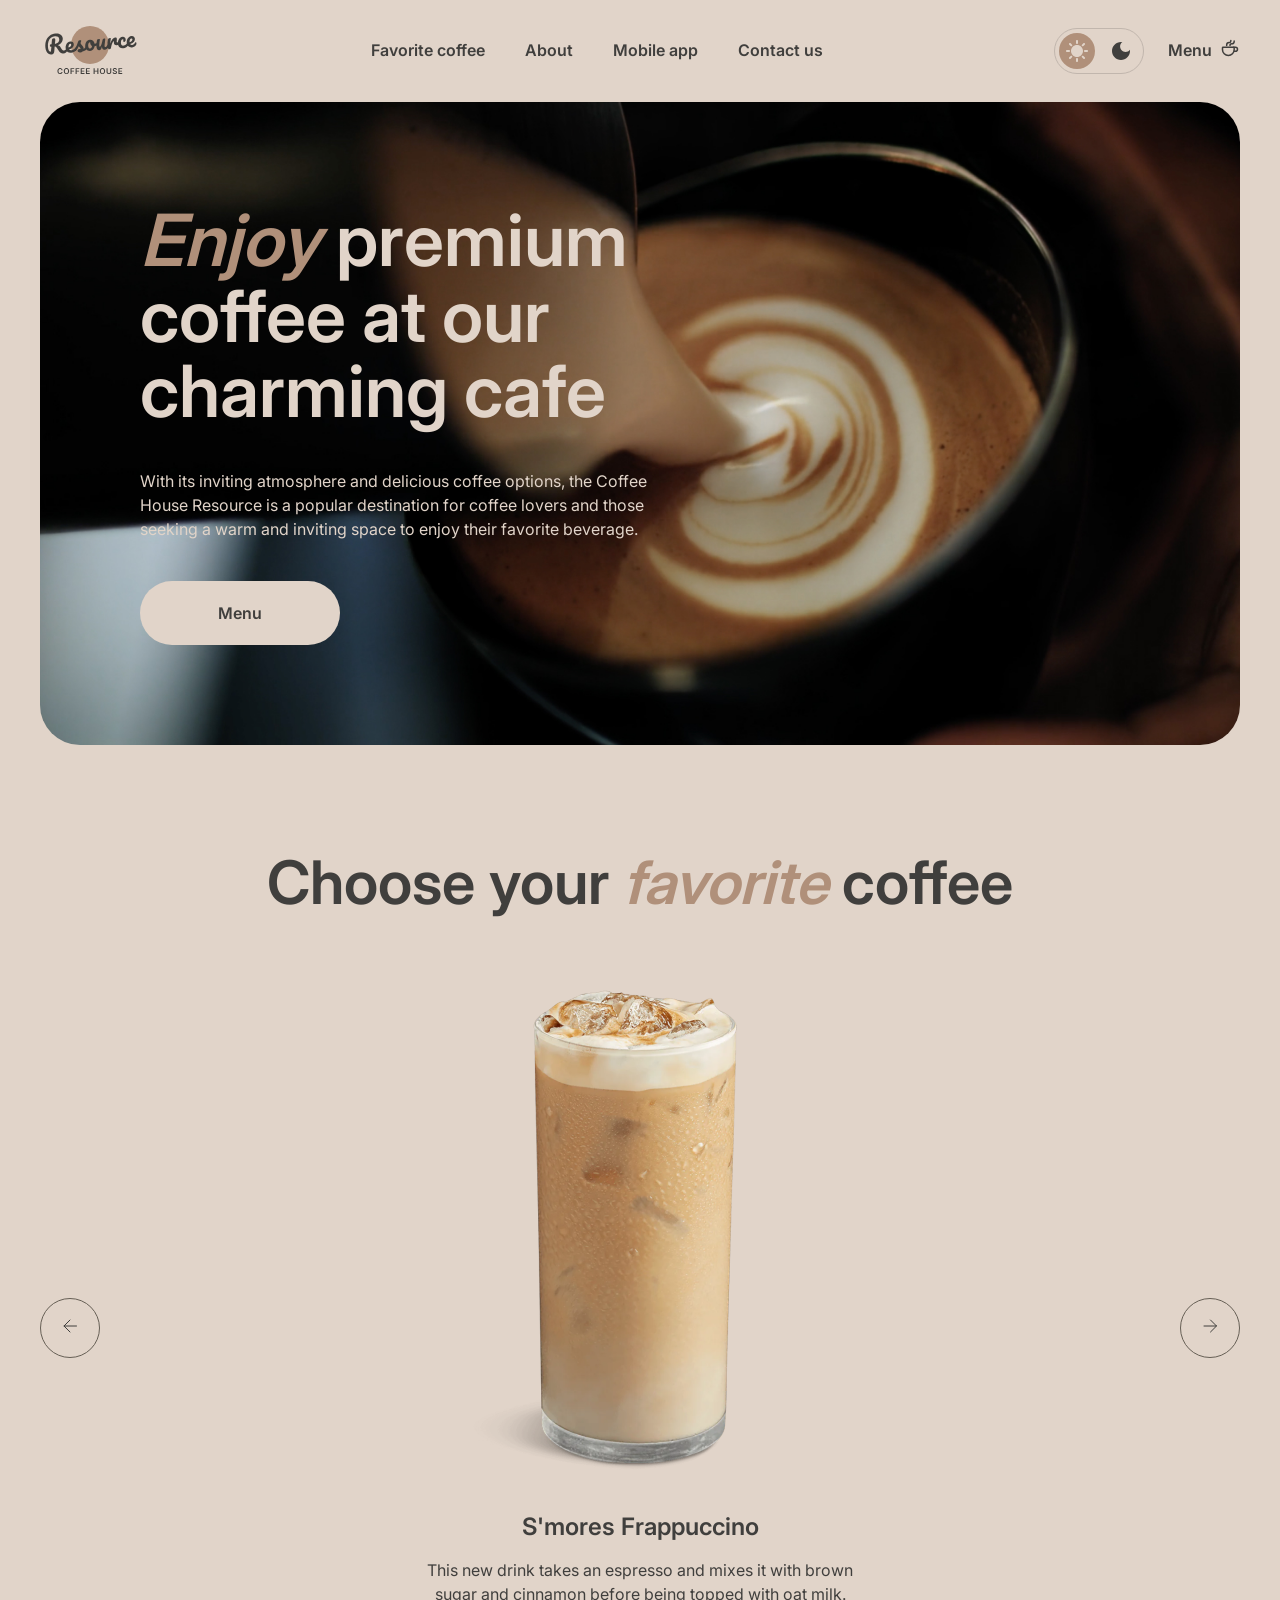
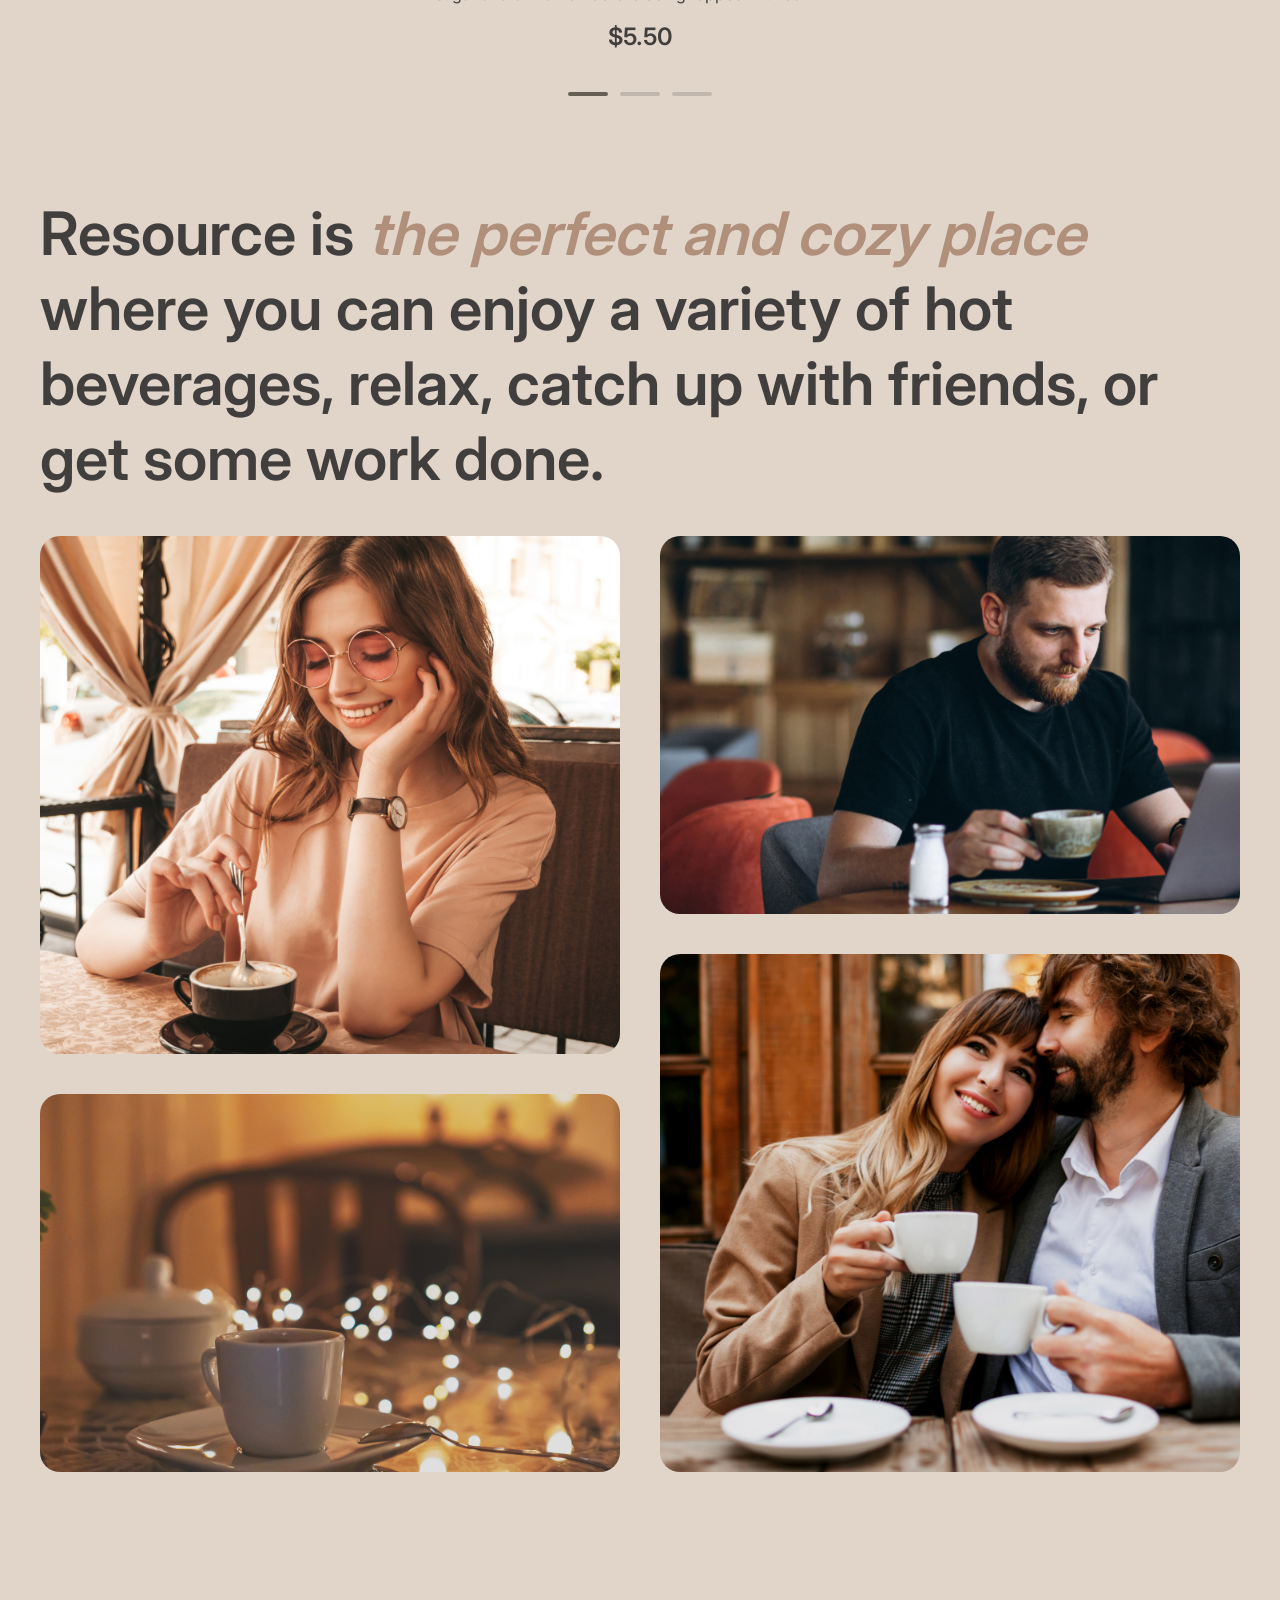
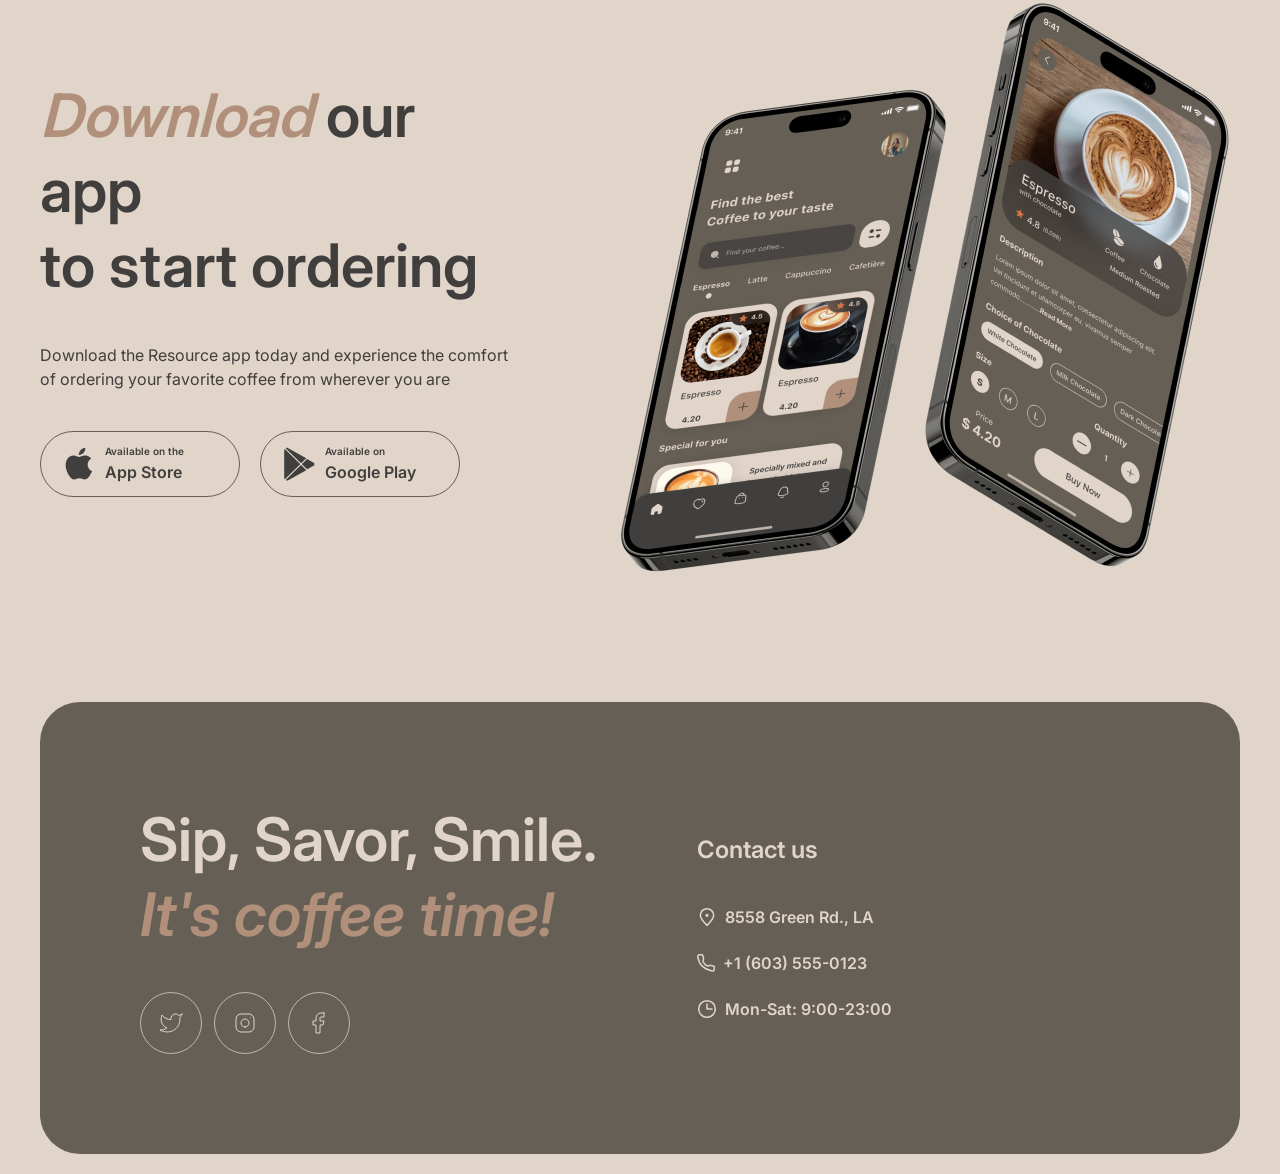
==== index.html @ c43b795f "fix: update address links" ====
<!DOCTYPE html>
<html lang="en">

<head>
    <meta charset="UTF-8">
    <meta name="viewport" content="width=device-width, initial-scale=1.0">
    <link rel="shortcut icon" href="assets/icons/coffee-cup.svg" type="image/x-icon">
    <link rel="stylesheet" href="css/style.css">
    <title>Coffee House</title>
</head>

<body>
    <header class="header">
        <div class="wrapper header__wrapper">
            <a href="index.html">
                <img class="header__logo" src="assets/icons/logo.svg" alt="logo">
            </a>
            <nav class="header__navigation">
                <ul class="navigation">
                    <li class="navigation__item"><a href="#favorite-coffee" class="header__link">Favorite coffee</a>
                    </li>
                    <li class="navigation__item"><a href="#about" class="header__link">About</a></li>
                    <li class="navigation__item"><a href="#mobile-app" class="header__link">Mobile app</a></li>
                    <li class="navigation__item"><a href="#contact-us" class="header__link">Contact us</a></li>
                </ul>
            </nav>
            <div class="header__actions">
                <button class="theme-switch" type="button">
                    <span class="theme-switch__item theme-switch__item_active">
                        <img src="assets/icons/sun.svg" alt="Light theme" class="theme-switch__icon">
                    </span>
                    <span class="theme-switch__item">
                        <img src="assets/icons/moon.svg" alt="Dark theme"
                            class="theme-switch__icon theme-switch__icon_default">

                        <img src="assets/icons/moon-light.svg" alt=""
                            class="theme-switch__icon theme-switch__icon_hover">
                    </span>
                </button>
                <a href="catalog.html" class="header__link">Menu<img src="assets/icons/coffee-cup.svg" alt="coffee-cup"
                        class="header__icon"></a>
            </div>
        </div>
    </header>
    <main class="main">
        <div class="wrapper main__wrapper">
            <section class="hero">
                <h1 class="hero__title">
                    <span class="hero__accent">Enjoy</span> premium coffee at our charming cafe
                </h1>
                <p class="hero__description">With its inviting atmosphere and delicious coffee options, the Coffee House
                    Resource is a popular destination for coffee lovers and those seeking a warm and inviting space to
                    enjoy their favorite beverage.
                </p>
                <a href="catalog.html" class="hero__button">Menu</a>
            </section>
            <section id="favorite-coffee" class="favorite-coffee">
                <h2 class="favorite-coffee__title">
                    Choose your <span class="favorite-coffee__accent">favorite</span> coffee
                </h2>
                <div class="slider favorite-coffee__content">
                    <button class="slider__button">
                        <img src="assets/icons/arrow-left.svg" alt="" class="slider__img">
                    </button>
                    <div class="slider__content">

                        <div class="slide slide_active">
                            <img src="assets/images/coffee-slider-1.png" alt="S'mores Frappuccino" class="slide__img">
                            <div class="slide__info">
                                <h3 class="slide__title">S'mores Frappuccino</h3>
                                <p class="slide__description">This new drink takes an espresso and mixes it with brown
                                    sugar and cinnamon before being topped with oat milk.</p>
                                <p class="slide__price">$5.50</p>
                            </div>
                        </div>

                        <div class="slide">
                            <img src="assets/images/coffee-slider-2.png" alt="Caramel Macchiato" class="slide__img">
                            <div class="slide__info">
                                <h3 class="slide__title">Caramel Macchiato</h3>
                                <p class="slide__description">Fragrant and unique classic espresso with rich
                                    caramel-peanut syrup, with cream under whipped thick foam.</p>
                                <p class="slide__price">$5.00</p>
                            </div>
                        </div>

                        <div class="slide">
                            <img src="assets/images/coffee-slider-3.png" alt="Ice coffee" class="slide__img">
                            <div class="slide__info">
                                <h3 class="slide__title">Ice coffee</h3>
                                <p class="slide__description">A popular summer drink that tones and invigorates.
                                    Prepared from coffee, milk and ice.</p>
                                <p class="slide__price">$4.50</p>
                            </div>
                        </div>

                        <div class="slider__controls">
                            <span class="slide__control slide__control_active"></span>
                            <span class="slide__control"></span>
                            <span class="slide__control"></span>
                        </div>

                    </div>
                    <button class="slider__button">
                        <img src="assets/icons/arrow-right.svg" alt="" class="slider__img">

                    </button>

                </div>
            </section>
            <section id="about" class="about">
                <div class="about__description">
                    Resource is <span class="about__accent">the perfect and cozy place</span> where you can enjoy a
                    variety of hot beverages, relax, catch up with friends, or get some work done.
                </div>
                <div class="about__images">
                    <div class="about__images-column">
                        <img src="assets/images/about-1.jpg" alt="" class="about__img about__img_large">
                        <img src="assets/images/about-2.jpg" alt="" class="about__img about__img_small">
                    </div>

                    <div class="about__images-column">
                        <img src="assets/images/about-3.jpg" alt="" class="about__img about__img_small">
                        <img src="assets/images/about-4.jpg" alt="" class="about__img about__img_large">
                    </div>
                </div>
            </section>

            <section id="mobile-app" class="mobile-app">
                <div class="mobile-app__content">
                    <h2 class="mobile-app__title">
                        <span class="mobile-app__accent">Download</span> our app<br>to start ordering
                    </h2>
                    <p class="mobile-app__description">
                        Download the Resource app today and experience the comfort of ordering your favorite coffee from
                        wherever you are
                    </p>
                    <div class="mobile-app__buttons">
                        <a href="#" class="mobile-app__button">
                            <img src="assets/icons/apple.svg" alt="">
                            <span class="mobile-app__button-name">
                                <span class="mobile-app__button-label">Available on the</span>
                                App Store
                            </span>
                        </a>
                        <a href="#" class="mobile-app__button">
                            <img src="assets/icons/google-play.svg" alt="">
                            <span class="mobile-app__button-name">
                                <span class="mobile-app__button-label">Available on</span>
                                Google Play
                            </span>
                        </a>
                    </div>
                </div>
                <img src="assets/images/mobile-screens.png" alt="" class="mobile-app__img">
            </section>
        </div>

    </main>
    <footer id="contact-us" class="footer">
        <div class="wrapper footer__wrapper">
            <div class="footer__inner">
                <div class="footer__offer">
                    <h2 class="footer__title">Sip, Savor, Smile.<br>
                        <span class="footer__accent">It's coffee time!</span>
                    </h2>
                    <div class="footer__social">
                        <a href="https://x.com/?lang=ru" class="footer__social-button"><img src="assets/icons/twitter.svg" alt="Twitter"></a>
                        <a href="https://www.instagram.com/?hl=ru" class="footer__social-button"><img src="assets/icons/instagram.svg"
                                alt="Instagram"></a>
                        <a href="https://www.facebook.com/?_rdr" class="footer__social-button"><img src="assets/icons/facebook.svg"
                                alt="Facebook"></a>
                    </div>
                </div>
                <address class="footer__contacts">
                    <strong class="footer__contacts-title">Contact us</strong>
                    <div class="footer__contact-info">
                        <a href="https://www.google.com/maps/search/?api=1&query=Green+Rd%2C+Los+Angeles%2C+CA"
                            target="_blank" rel="noopener noreferrer"
                            class="footer__contact-item footer__contact-link"><img src="assets/icons/pin-alt.svg"
                                alt="">8558 Green Rd., LA</a>
                        <a href="tel:+16035550123" class="footer__contact-item footer__contact-link"><img
                                src="assets/icons/path.svg" alt="">+1
                            (603)
                            555-0123</a>
                        <p class="footer__contact-item"><img src="assets/icons/clock.svg" alt="">Mon-Sat: 9:00-23:00</p>
                    </div>
                </address>
            </div>
        </div>
    </footer>

</body>

</html>
---- css/style.css ----
:root {
    /* background */
    --color-background-page: #E1D4C9;
    --color-background-container: #665F55;

    /* text */
    --color-text-primary: #403F3D;
    --color-text-accent: #B0907A;
    --color-text-inverse: #E1D4C9;

    /* border */
    --color-border-primary: #C1B6AD;

}

@font-face {
    font-family: 'Inter Variable';
    src: url('../assets/fonts/Inter-VariableFont_opsz,wght.ttf') format('truetype');
    font-weight: 100 900;
    font-style: normal;
    font-display: swap;
}

@font-face {
    font-family: 'Inter Variable Italic';
    src: url('../assets/fonts/Inter-Italic-VariableFont_opsz,wght.ttf') format('truetype');
    font-weight: 100 900;
    font-style: italic;
    font-display: swap;
}

* {
    padding: 0;
    margin: 0;
    box-sizing: border-box;
}

html {
    font-size: 62.5%;
    scroll-behavior: smooth;
}

body {
    font-family: 'Inter Variable', sans-serif;
}

.wrapper {
    max-width: 144rem;
    width: 100%;
    margin: 0 auto;
    padding: 0 4rem;
}

.header__logo {
    width: 10rem;
    height: 6rem;
}

.header__icon {
    width: 2rem;
    height: 2rem;
}

.header__wrapper {
    padding-top: 2rem;
    padding-bottom: 2rem;
    display: flex;
    justify-content: space-between;
    align-items: center;
}

.header {
    background-color: var(--color-background-page);
}

.navigation {
    display: flex;
    gap: 4rem;
}

.navigation__item {
    list-style: none;
}

.header__link {
    font-weight: 600;
    font-size: 1.6rem;
    line-height: 1.5;
    color: var(--color-text-primary);
    text-decoration: none;
    display: flex;
    gap: 0.8rem;
    transition: border-color 0.3s;
    border-bottom: 0.2rem solid transparent;
}

.header__link:hover {
    border-bottom: 0.2rem solid var(--color-text-primary);
}

.header__actions {
    display: flex;
    align-items: center;
    gap: 2.4rem;
}

.theme-switch {
    border: 0.1rem solid var(--color-border-primary);
    border-radius: 10rem;
    background-color: var(--color-background-page);
    display: flex;
    gap: 0.8rem;
    padding: 0.4rem;
    cursor: pointer;
}

.theme-switch__item {
    width: 3.6rem;
    height: 3.6rem;
    border-radius: 50%;

    display: flex;
    align-items: center;
    justify-content: center;
}

.theme-switch__item_active {
    background-color: var(--color-text-accent);
}

.theme-switch__icon_hover {
    display: none;
}

.theme-switch:hover .theme-switch__item:not(.theme-switch__item_active) .theme-switch__icon_default {
    display: none;
}

.theme-switch:hover .theme-switch__item:not(.theme-switch__item_active) {
    background-color: var(--color-background-container);
}

.theme-switch:hover .theme-switch__item:not(.theme-switch__item_active) .theme-switch__icon_hover {
    display: block;
}

.footer {
    background-color: var(--color-background-page);
}

.footer__wrapper {
    padding-bottom: 2rem;
}

.footer__inner {
    border-radius: 4rem;
    background-color: var(--color-background-container);
    padding: 10rem;

    display: flex;
    align-items: center;
    gap: 10rem;
}

.footer__title {
    font-family: inherit;
    font-size: 6rem;
    font-weight: 600;
    line-height: 1.25;
    color: var(--color-text-inverse);
}

.footer__accent {
    font-family: 'Inter Variable Italic', sans-serif;
    font-style: italic;
    font-variation-settings: "ital"1;
    color: var(--color-text-accent);
}

.footer__offer {
    display: flex;
    flex-direction: column;
    gap: 4rem;
}

.footer__social-button {
    display: flex;
    align-items: center;
    justify-content: center;
    border-radius: 50%;
    border: 0.1rem solid var(--color-border-primary);
    padding: 1.8rem;
    text-decoration: none;
    transition: background-color 0.3s;
}

.footer__social {
    display: flex;
    gap: 1.2rem;
}

.footer__contacts-title {
    font-size: 2.4rem;
    font-weight: 600;
    line-height: 1.25;
    font-style: normal;
    color: var(--color-text-inverse);
}

.footer__contacts {
    display: flex;
    flex-direction: column;
    gap: 4rem;
}

.footer__contact-info {
    display: flex;
    flex-direction: column;
    gap: 1.6rem;
}

.footer__contact-item {
    display: flex;
    align-items: center;
    gap: 0.8rem;

    font-style: normal;
    color: var(--color-text-inverse);
    font-weight: 600;
    font-size: 1.6rem;
    line-height: 1.5;
}

.footer__contact-link {
    align-self: flex-start;
    text-decoration: none;
    border-bottom: 0.2rem solid transparent;
    padding-bottom: 0.4rem;
    transition: border-color 0.3s;
}

.footer__contact-link:hover {
    border-bottom: 0.2rem solid var(--color-text-inverse);
}

.footer__social-button:hover {
    background-color: var(--color-background-page);
}

.footer__social-button img {
    transition: filter 0.3s;
}

.footer__social-button:hover img {
    filter: brightness(0) saturate(100%) invert(37%) sepia(8%) saturate(560%) hue-rotate(356deg) brightness(91%) contrast(88%);
}

.main {
    background-color: var(--color-background-page);
    padding-bottom: 10rem;

    display: flex;
    flex-direction: column;
    gap: 10rem;
}

.hero {
    background-image: url('../assets/images/img-hero.jpg');
    background-size: cover;
    background-position: center;
    background-repeat: no-repeat;
    border-radius: 4rem;
    padding: 10rem;

    display: flex;
    flex-direction: column;
    align-items: flex-start;
    gap: 4rem;
}

.hero__title {
    font-size: 7.2rem;
    font-weight: 600;
    line-height: 1.05;
    color: var(--color-text-inverse);
    max-width: 53rem;
}

.hero__accent {
    color: var(--color-text-accent);
    font-style: italic;
}

.hero__description {
    font-size: 1.6rem;
    font-weight: 400;
    line-height: 1.5;
    color: var(--color-text-inverse);
    max-width: 53rem;
}

.hero__button {
    width: 20rem;

    font-size: 1.6rem;
    font-weight: 600;
    line-height: 1.5;
    color: var(--color-text-primary);
    background-color: var(--color-text-inverse);
    padding: 2rem 0;
    border: none;
    border-radius: 10rem;
    cursor: pointer;
    text-decoration: none;

    display: flex;
    align-items: center;
    justify-content: center;
    gap: 0.8rem;
}

.hero__button::after {
    content: '';
    width: 2rem;
    height: 2rem;
    background-image: url('../assets/icons/coffee-cup.svg');
    background-size: contain;
    background-repeat: no-repeat;

    display: none;
}

.hero__button:hover::after {
    display: block;
}

.main__wrapper {
    display: flex;
    flex-direction: column;
    gap: 10rem;
}

.favorite-coffee {
    display: flex;
    flex-direction: column;
    gap: 4rem;
}

.favorite-coffee__title {
    font-size: 6rem;
    font-weight: 600;
    line-height: 1.25;
    color: var(--color-text-primary);
    text-align: center;
}

.favorite-coffee__accent {
    font-style: italic;
    color: var(--color-text-accent);
}

.slider {
    display: flex;
    justify-content: space-between;
    align-items: center;
}

.slider__button {
    width: 6rem;
    height: 6rem;
    border-radius: 50%;
    border: 0.1rem solid var(--color-background-container);
    background-color: var(--color-background-page);

    cursor: pointer;
    transition: background-color 0.3s;
}

.slide__title {
    font-size: 2.4rem;
    font-weight: 600;
    line-height: 1.25;
    color: var(--color-text-primary);
}

.slide__description {
    font-size: 1.6rem;
    font-weight: 400;
    line-height: 1.5;
    color: var(--color-text-primary);

    width: 46rem;
    text-align: center;
}

.slide__price {
    font-size: 2.4rem;
    font-weight: 600;
    line-height: 1.25;
    color: var(--color-text-primary);
}

.slider__content {
    display: flex;
    flex-direction: column;
}

.slide__img {
    margin-bottom: 2rem;
}

.slide__info {
    display: flex;
    flex-direction: column;
    align-items: center;
    gap: 1.6rem;
    margin-bottom: 4rem;
}

.slide__control {
    width: 4rem;
    height: 0.4rem;
    background-color: var(--color-border-primary);
    border-radius: 0.2rem;
}

.slide__control_active {
    background-color: var(--color-background-container);
}

.slider__controls {
    display: flex;
    justify-content: center;
    gap: 1.2rem;
}

.slider__img {
    transition: filter 0.3s;
}

.slider__button:hover .slider__img {
    filter: brightness(0) saturate(100%) invert(86%) sepia(9%) saturate(300%) hue-rotate(350deg) brightness(91%) contrast(90%);
}

.slider__button:hover {
    background-color: var(--color-background-container);
}

.about {
    display: flex;
    flex-direction: column;
    gap: 4rem;
}

.about__description {
    font-size: 6rem;
    font-weight: 600;
    line-height: 1.25;
    color: var(--color-text-primary);
}

.about__accent {
    font-style: italic;
    color: var(--color-text-accent);
}

.about__images {
    display: flex;
    gap: 4rem;
}

.about__images-column {
    display: flex;
    flex-direction: column;
    gap: 4rem;
    flex: 1;
}

.about__img {
    width: 100%;
    object-fit: cover;
    border-radius: 2rem;
    transition: transform 0.3s ease;
}

.about__img:hover {
    transform: scale(0.9);
}

.about__img_large {
    aspect-ratio: 660 / 590;
}

.about__img_small {
    aspect-ratio: 660 / 430;
}

.mobile-app {
    display: flex;
    gap: 10rem;
}

.mobile-app__title {
    font-size: 6rem;
    font-weight: 600;
    line-height: 1.25;
    color: var(--color-text-primary);
}

.mobile-app__accent {
    font-style: italic;
    color: var(--color-text-accent);
}

.mobile-app__content {
    display: flex;
    flex-direction: column;
    gap: 4rem;
    justify-content: center;
}

.mobile-app__description {
    font-size: 1.6rem;
    font-weight: 400;
    line-height: 1.5;
    color: var(--color-text-primary);
}

.mobile-app__button {
    text-decoration: none;

    display: flex;
    gap: 0.8rem;
    align-items: center;

    padding-left: 2rem;
    padding-top: 1.2rem;
    padding-bottom: 1.2rem;
    border: 0.1rem solid var(--color-background-container);
    border-radius: 10rem;

    width: 20rem;
    color: var(--color-text-primary);
}

.mobile-app__buttons {
    display: flex;
    gap: 2rem;
}

.mobile-app__button-name {
    font-size: 1.6rem;
    font-weight: 600;
    line-height: 1.5;
    color: var(--color-text-primary);

    display: flex;
    flex-direction: column;
    gap: 0.2rem;
}

.mobile-app__button-label {
    font-size: 1rem;
    font-weight: 600;
    line-height: 1.4;
    color: var(--color-text-primary);
    transition: background-color 0.3s, color 0.3s;
}

.mobile-app__button:hover {
    background-color: var(--color-background-container);
    color: var(--color-text-inverse);
    border-color: var(--color-background-container);
}

.mobile-app__button img {
    transition: filter 0.3s;
}

.mobile-app__button:hover img {
    filter: brightness(0) saturate(100%) invert(86%) sepia(9%) saturate(300%) hue-rotate(350deg) brightness(91%) contrast(90%);
}

.mobile-app__button-name,
.mobile-app__button-label {
    color: inherit;
}

.slide {
    display: none;
}

.slide_active {
    display: block;
}

.menu {
    background-color: var(--color-background-page);
    padding-bottom: 10rem;
}

.menu__title {
    font-size: 6rem;
    font-weight: 600;
    line-height: 1.25;
    color: var(--color-text-primary);

    max-width: 80rem;

    text-align: center;

}

.menu__accent {
    color: var(--color-text-accent);
    font-style: italic;
}

.menu__wrapper {
    display: flex;
    flex-direction: column;
    align-items: center;
    gap: 4rem;
}

.menu__tabs {
    display: flex;
    gap: 1.6rem;
}

.menu__tab {
    font-family: inherit;
    font-weight: 600;
    font-size: 1.6rem;
    line-height: 1.5;
    border-radius: 10rem;
    padding: 0.8rem 1.6rem 0.8rem 0.8rem;
    border: 0.1rem solid var(--color-border-primary);
    color: var(--color-text-primary);
    background-color: var(--color-background-page);
    cursor: pointer;
    transition: background-color 0.3s, color 0.3s;
}

.menu__tab_active {
    background-color: var(--color-background-container);
    color: var(--color-text-inverse);
}

.menu__tab:hover {
    background-color: var(--color-background-container);
    color: var(--color-text-inverse);
}

.card__title {
    font-weight: 600;
    font-size: 2.4rem;
    line-height: 1.25;
    color: var(--color-text-primary);
}

.card__description {
    font-weight: 400;
    font-size: 1.6rem;
    line-height: 1.5;
    color: var(--color-text-primary);
}

.card__price {
    font-weight: 600;
    font-size: 2.4rem;
    line-height: 1.25;
    color: var(--color-text-primary);
}

.card {
    display: flex;
    flex-direction: column;
    border: 0.1rem solid var(--color-border-primary);
    border-radius: 4rem;
    width: calc((100% - 12rem) / 4);
    transition: transform 0.3s ease;
}

.card:hover {
    transform: scale(0.9);
}

.card__image {
    border-radius: 4rem;
}

.card__content {
    padding: 2rem;

    display: flex;
    flex-direction: column;
    gap: 1.2rem;
}

.menu__grid {
    display: flex;
    flex-wrap: wrap;
    gap: 4rem;
}
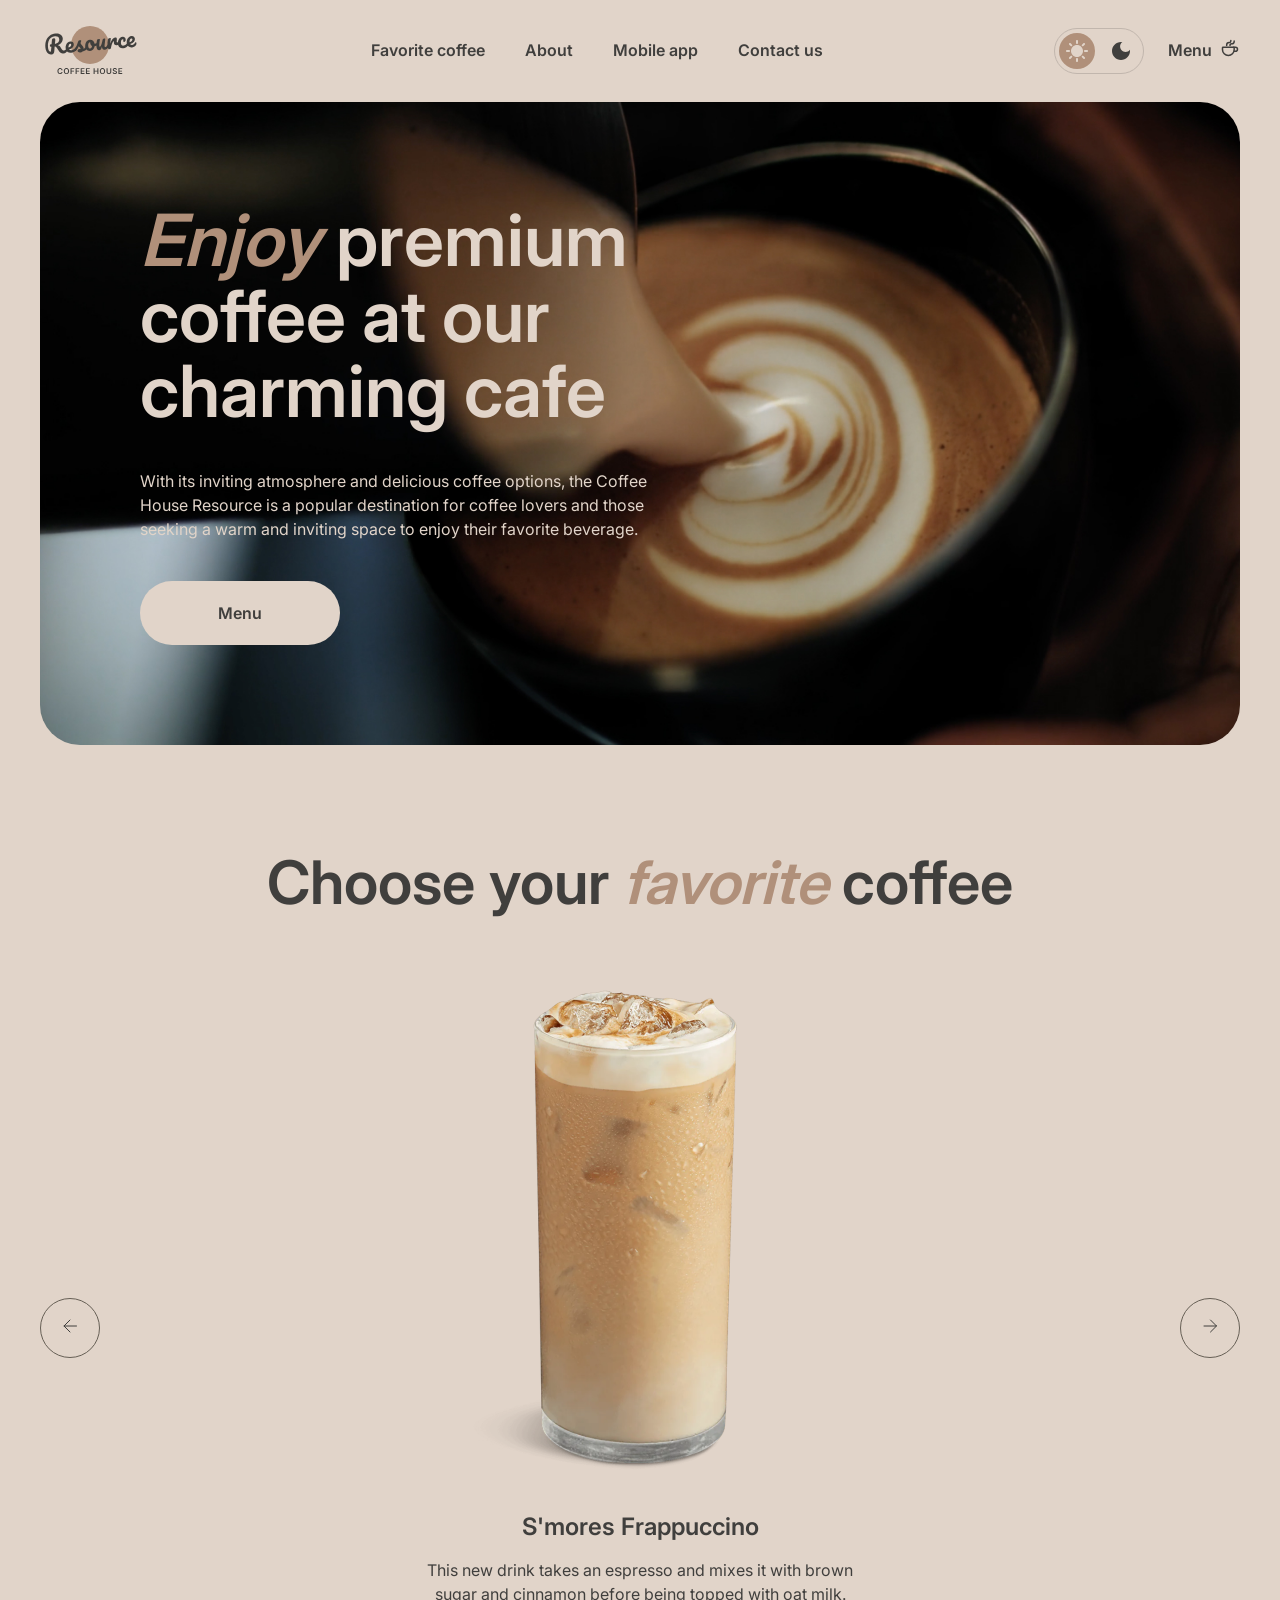
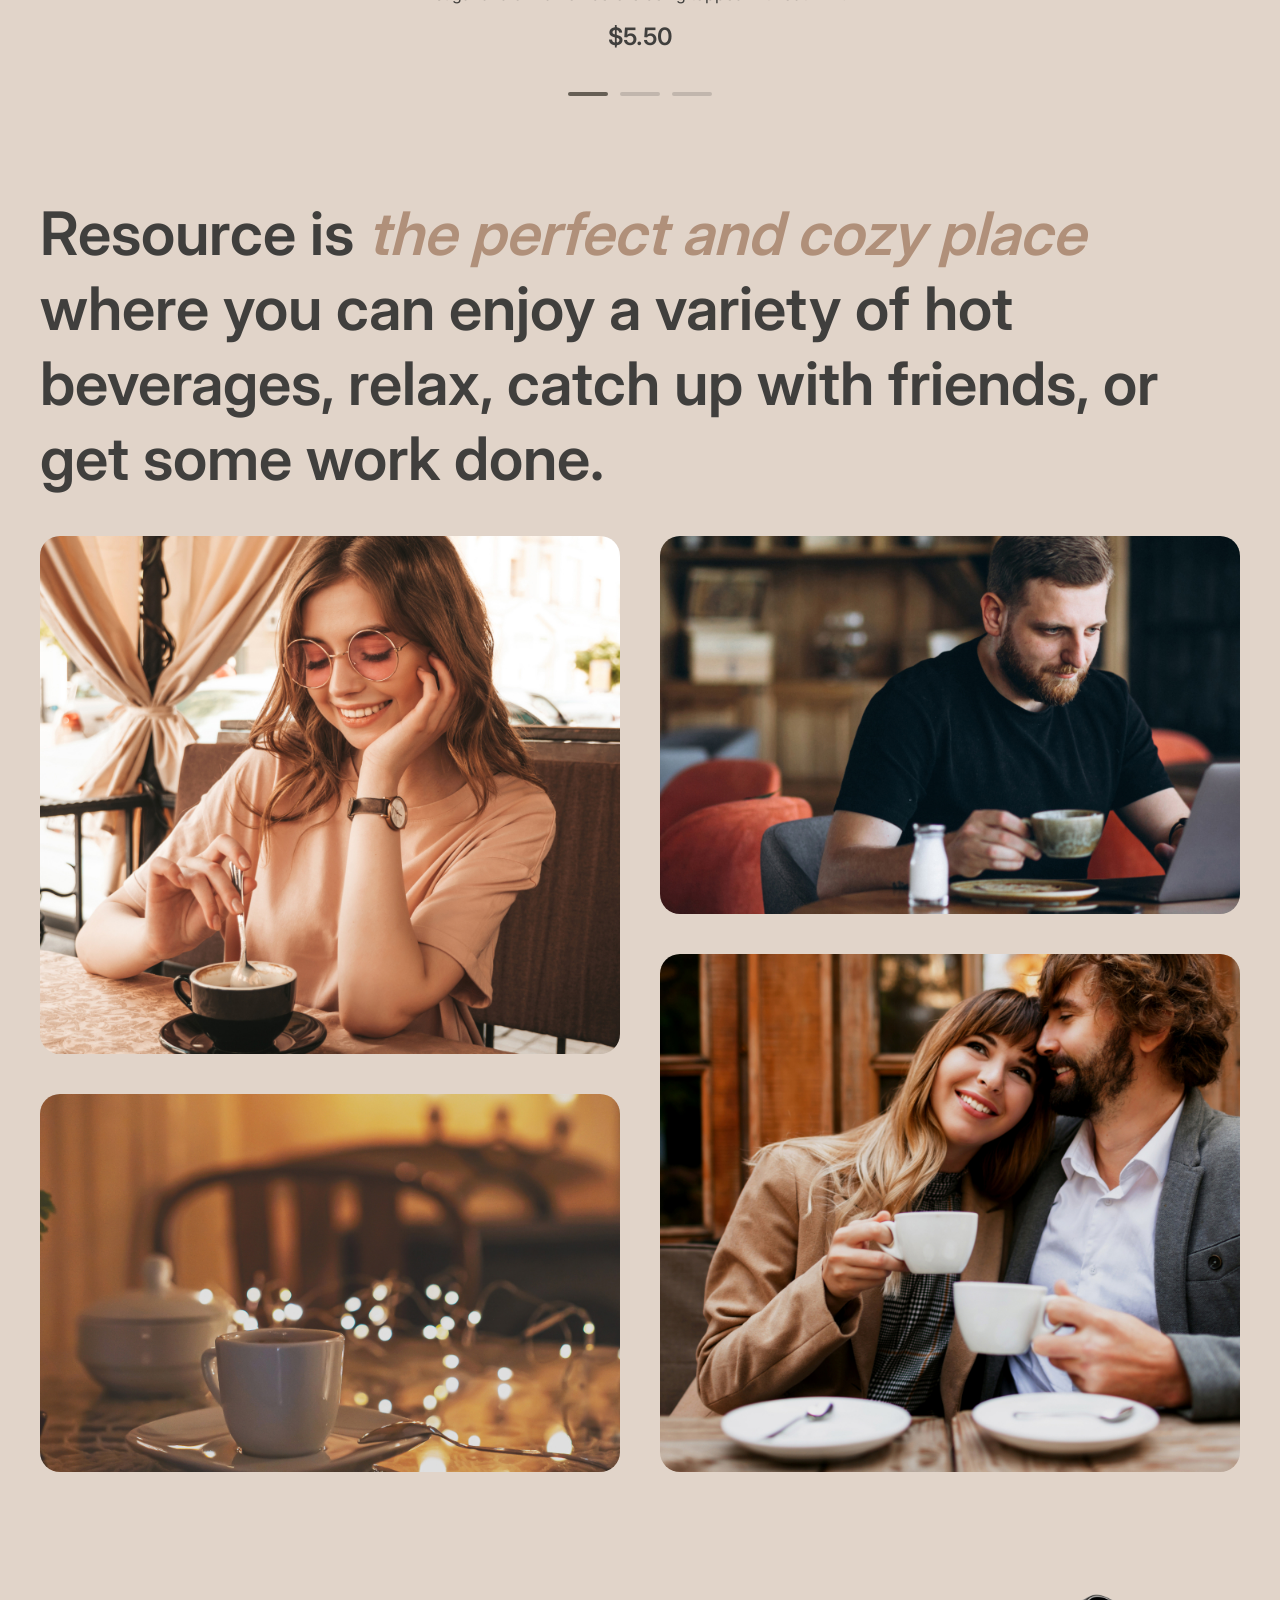
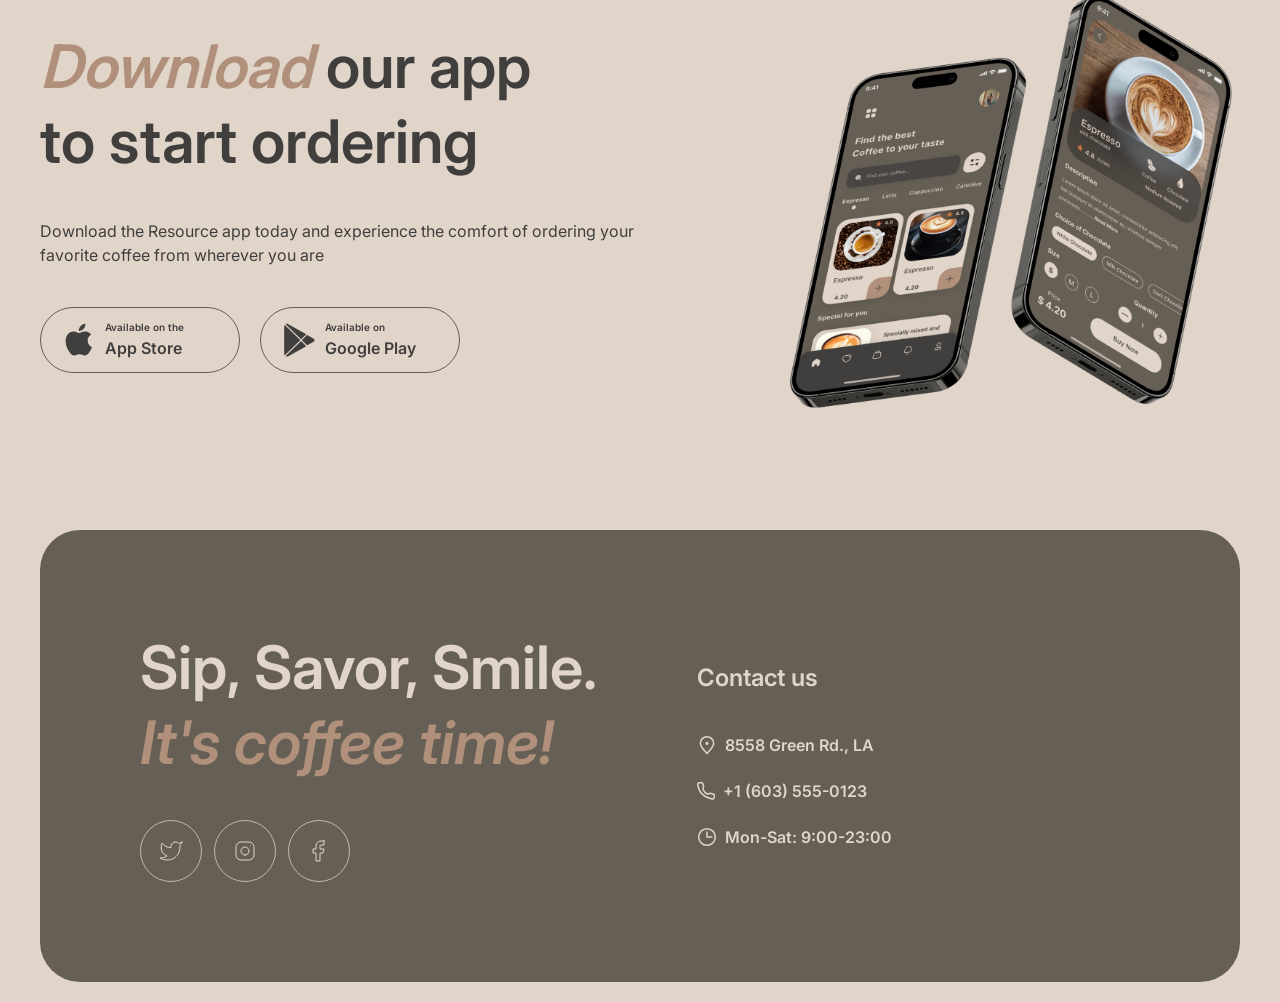
==== commit ade3d191: "feat: add burger button" ====
--- a/index.html
+++ b/index.html
@@ -37,8 +37,12 @@
                             class="theme-switch__icon theme-switch__icon_hover">
                     </span>
                 </button>
-                <a href="catalog.html" class="header__link">Menu<img src="assets/icons/coffee-cup.svg" alt="coffee-cup"
-                        class="header__icon"></a>
+                <a href="catalog.html" class="header__link header__menu">Menu<img src="assets/icons/coffee-cup.svg"
+                        alt="coffee-cup" class="header__icon"></a>
+
+                <button class="hamburger" type="button">
+                    <span class="hamburger__line"></span>
+                </button>
             </div>
         </div>
     </header>
@@ -152,7 +156,10 @@
                         </a>
                     </div>
                 </div>
-                <img src="assets/images/mobile-screens.png" alt="" class="mobile-app__img">
+                <div class="mobile-app__conteiner">
+                    <img src="assets/images/mobile-screens.png" alt="" class="mobile-app__img">
+                </div>
+
             </section>
         </div>
 
@@ -165,11 +172,12 @@
                         <span class="footer__accent">It's coffee time!</span>
                     </h2>
                     <div class="footer__social">
-                        <a href="https://x.com/?lang=ru" class="footer__social-button"><img src="assets/icons/twitter.svg" alt="Twitter"></a>
-                        <a href="https://www.instagram.com/?hl=ru" class="footer__social-button"><img src="assets/icons/instagram.svg"
-                                alt="Instagram"></a>
-                        <a href="https://www.facebook.com/?_rdr" class="footer__social-button"><img src="assets/icons/facebook.svg"
-                                alt="Facebook"></a>
+                        <a href="https://x.com/?lang=ru" class="footer__social-button"><img
+                                src="assets/icons/twitter.svg" alt="Twitter"></a>
+                        <a href="https://www.instagram.com/?hl=ru" class="footer__social-button"><img
+                                src="assets/icons/instagram.svg" alt="Instagram"></a>
+                        <a href="https://www.facebook.com/?_rdr" class="footer__social-button"><img
+                                src="assets/icons/facebook.svg" alt="Facebook"></a>
                     </div>
                 </div>
                 <address class="footer__contacts">
--- a/css/style.css
+++ b/css/style.css
@@ -586,6 +586,13 @@
     color: inherit;
 }
 
+.mobile-app__img {
+    max-width: 100%;
+    height: auto;
+    object-position: center;
+    display: block;
+}
+
 .slide {
     display: none;
 }
@@ -702,4 +709,56 @@
     display: flex;
     flex-wrap: wrap;
     gap: 4rem;
+}
+
+.hamburger {
+    display: none;
+    position: relative;
+    width: 4.4rem;
+    height: 4.4rem;
+    border: 0.1rem solid var(--color-background-container);
+    background-color: var(--color-background-page);
+    border-radius: 50%;
+
+    cursor: pointer;
+    flex-shrink: 0;
+
+    &::after {
+        content: '';
+        display: inline-block;
+        position: absolute;
+        background-color: var(--color-background-container);
+        width: 1.8rem;
+        height: 0.2rem;
+        top: 2.6rem;
+        left: 1.3rem;
+    }
+}
+
+.hamburger__line {
+    display: inline-block;
+    position: absolute;
+    background-color: var(--color-background-container);
+    width: 1.8rem;
+    height: 0.3rem;
+    top: 1.6rem;
+    left: 1.3rem;
+}
+
+@media (max-width: 768px) {
+    .hamburger {
+        display: block;
+    }
+
+    .header__navigation {
+        display: none;
+    }
+
+    .header__menu {
+        display: none;
+    }
+
+    .mobile-app__img {
+        max-width: 100%;
+    }
 }
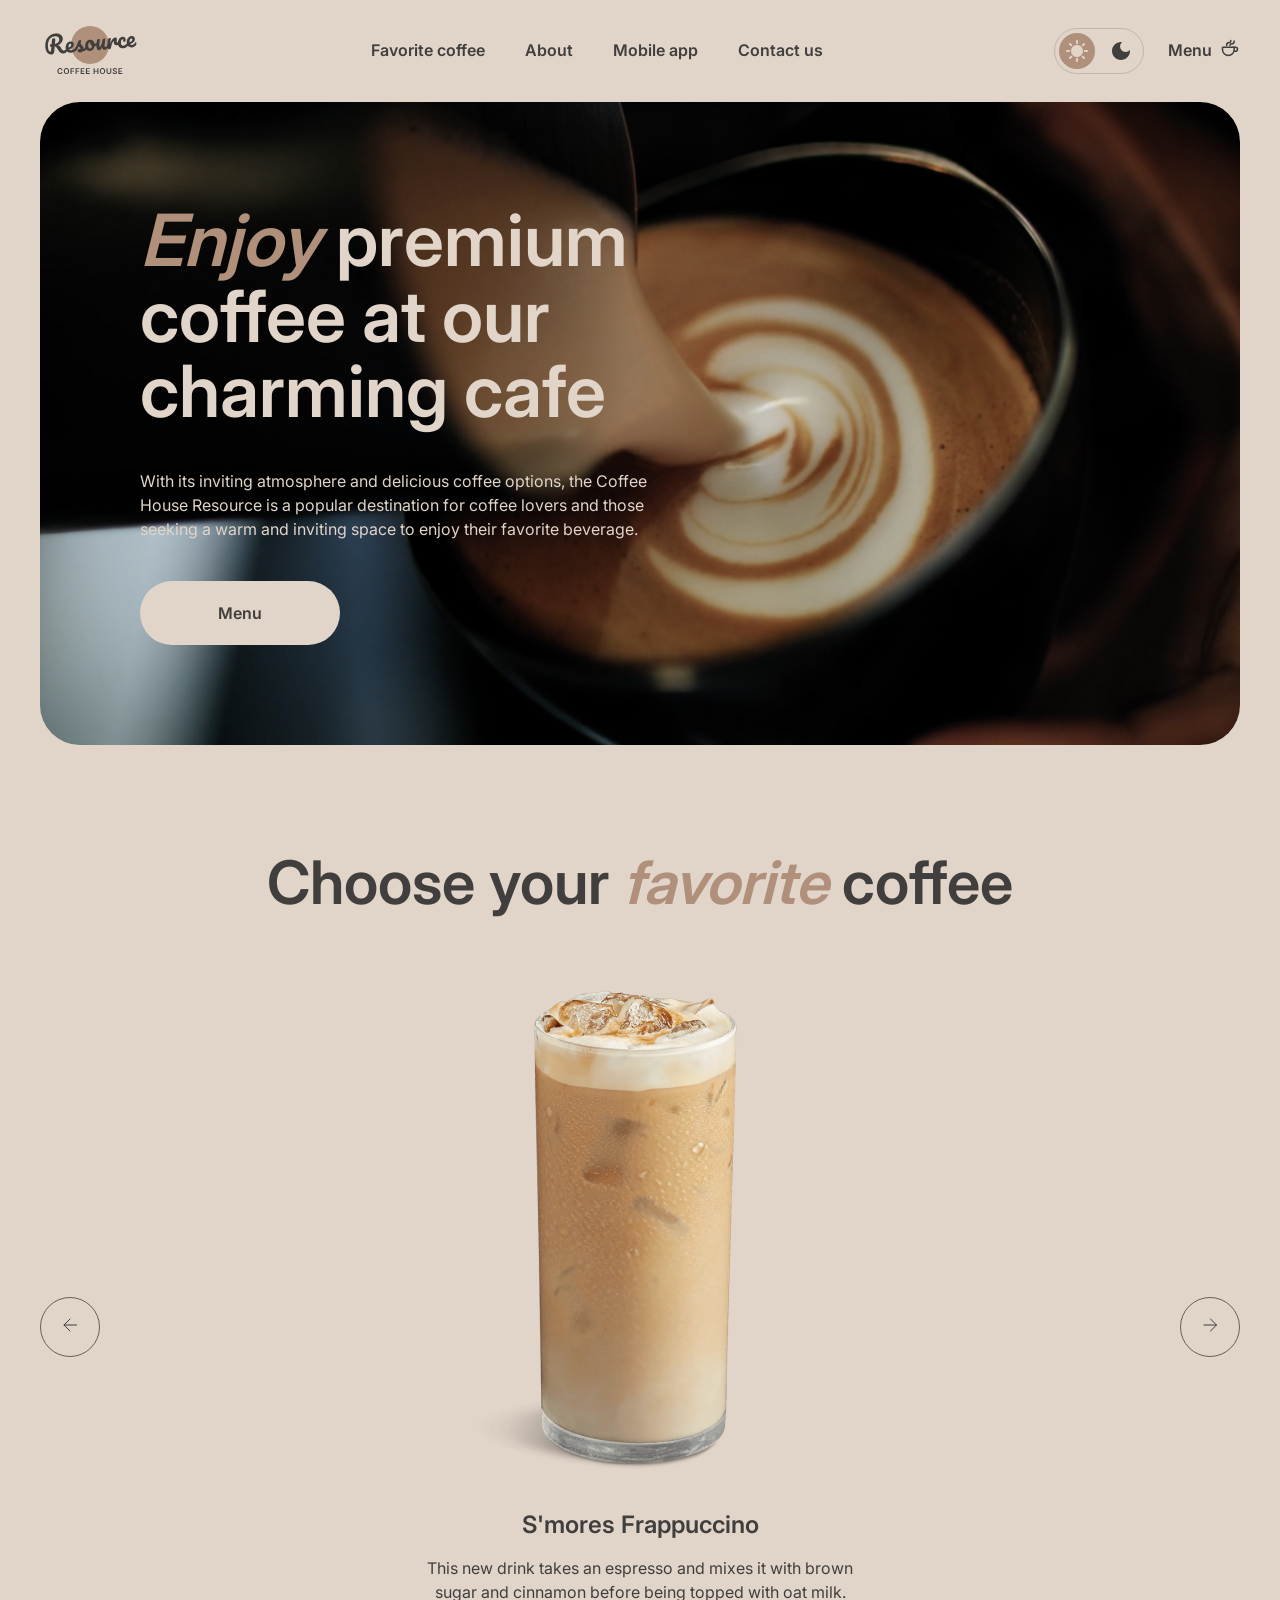
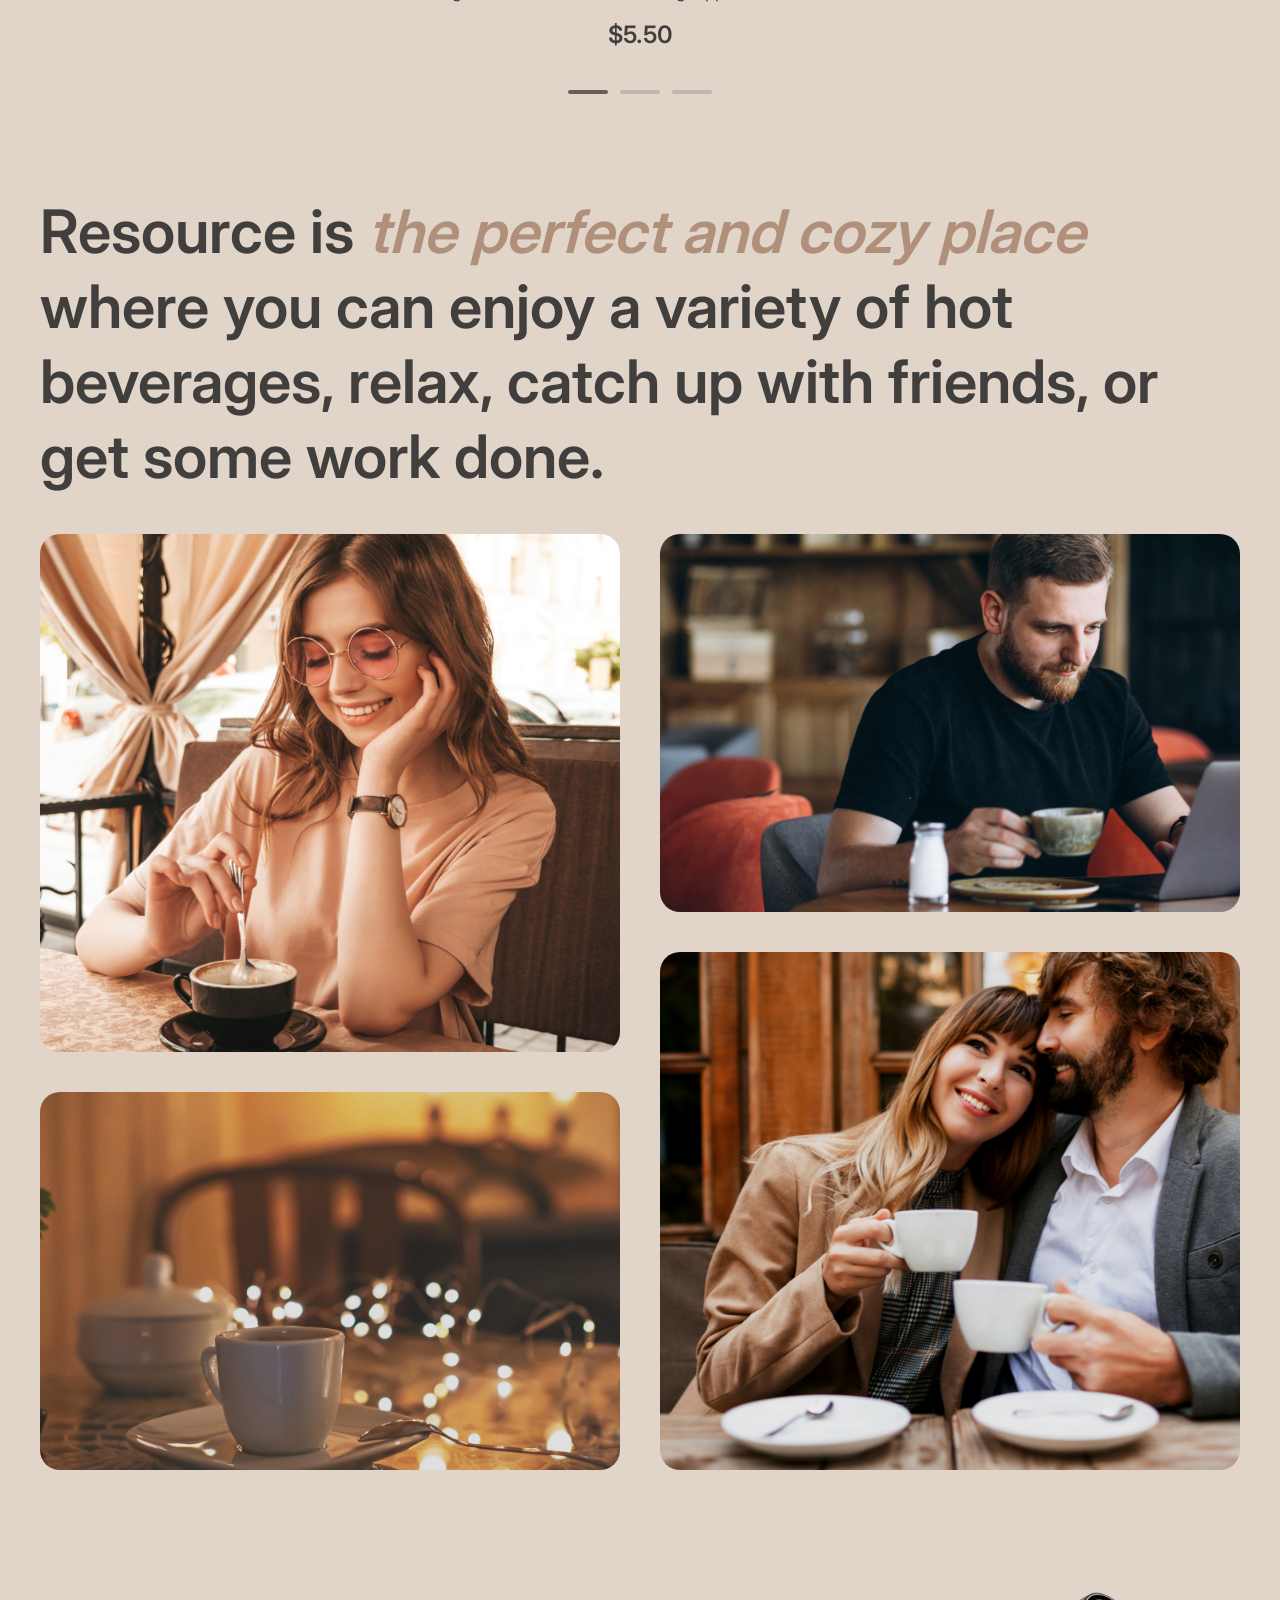
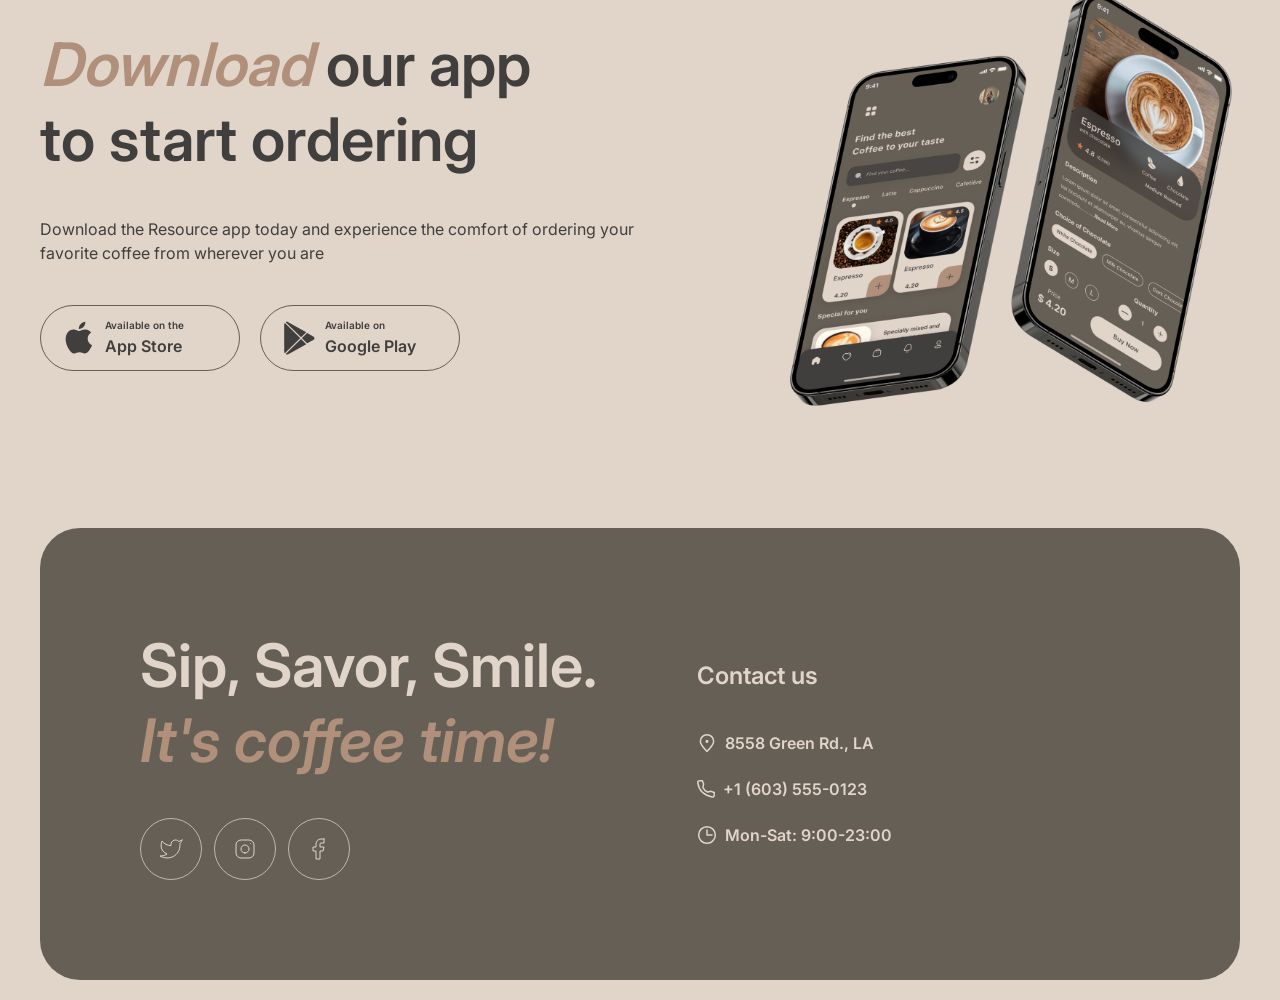
==== commit 9a01bef1: "init: start part 2" ====
--- a/index.html
+++ b/index.html
@@ -113,10 +113,10 @@
                 </div>
             </section>
             <section id="about" class="about">
-                <div class="about__description">
+                <h2 class="about__description">
                     Resource is <span class="about__accent">the perfect and cozy place</span> where you can enjoy a
                     variety of hot beverages, relax, catch up with friends, or get some work done.
-                </div>
+                </h2>
                 <div class="about__images">
                     <div class="about__images-column">
                         <img src="assets/images/about-1.jpg" alt="" class="about__img about__img_large">
@@ -156,7 +156,7 @@
                         </a>
                     </div>
                 </div>
-                <div class="mobile-app__conteiner">
+                <div class="mobile-app__container">
                     <img src="assets/images/mobile-screens.png" alt="" class="mobile-app__img">
                 </div>
 
@@ -197,7 +197,7 @@
             </div>
         </div>
     </footer>
-
+<script src="js/script.js"></script>
 </body>
 
 </html>
--- a/css/style.css
+++ b/css/style.css
@@ -372,6 +372,8 @@
     border: 0.1rem solid var(--color-background-container);
     background-color: var(--color-background-page);
 
+    flex-shrink: 0;
+
     cursor: pointer;
     transition: background-color 0.3s;
 }
@@ -389,7 +391,7 @@
     line-height: 1.5;
     color: var(--color-text-primary);
 
-    width: 46rem;
+    max-width: 46rem;
     text-align: center;
 }
 
@@ -403,6 +405,7 @@
 .slider__content {
     display: flex;
     flex-direction: column;
+    min-width: 0;
 }
 
 .slide__img {
@@ -598,7 +601,8 @@
 }
 
 .slide_active {
-    display: block;
+    display: flex;
+    flex-direction: column;
 }
 
 .menu {
@@ -745,6 +749,39 @@
     left: 1.3rem;
 }
 
+.menu__refresh {
+    width: 6rem;
+    height: 6rem;
+    border: 0.1rem solid var(--color-background-container);
+    border-radius: 50%;
+    background-color: var(--color-background-page);
+    cursor: pointer;
+    display: none;
+}
+
+@media (max-width: 1240px) {
+    .card {
+        width: calc((100% - 8rem) / 3);
+    }
+}
+
+@media (max-width: 1000px) {
+    .footer__inner {
+        flex-direction: column;
+        align-items: flex-start;
+    }
+
+    .card {
+        width: calc((100% - 4rem) / 2);
+    }
+}
+
+@media (max-width: 900px) {
+    .navigation {
+        gap: 1.5rem;
+    }
+}
+
 @media (max-width: 768px) {
     .hamburger {
         display: block;
@@ -761,4 +798,153 @@
     .mobile-app__img {
         max-width: 100%;
     }
+
+    .hero {
+        padding-left: 6rem;
+    }
+
+    .about__images {
+        flex-direction: column;
+    }
+
+    .about__img_small {
+        display: none;
+    }
+
+    .mobile-app {
+        flex-direction: column;
+    }
+
+    .footer__inner {
+        flex-direction: column;
+        align-items: flex-start;
+    }
+
+    .menu__refresh {
+        display: block;
+    }
+
+    .card_hidden {
+        display: none;
+    }
+}
+
+@media (max-width: 505px) {
+    .wrapper {
+        padding-left: 1.6rem;
+        padding-right: 1.6rem;
+    }
+
+    .hero__title {
+        font-size: 4.2rem;
+        line-height: 1.15;
+    }
+
+    .hero {
+        padding: 6rem 1.6rem;
+    }
+
+    .favorite-coffee__title {
+        font-size: 3.2rem;
+    }
+
+    .slider__button {
+        display: none;
+    }
+
+    .about__description {
+        font-size: 3.2rem;
+    }
+
+    .mobile-app__title {
+        font-size: 3.2rem;
+    }
+
+    .mobile-app__buttons {
+        flex-direction: column;
+    }
+
+    .footer__title {
+        font-size: 3.2rem;
+    }
+
+    .footer__inner {
+        padding: 6rem 1.6rem;
+        gap: 4rem;
+    }
+
+}
+
+@media (max-width: 380px) {
+    .wrapper {
+        padding-left: 1.6rem;
+        padding-right: 1.6rem;
+    }
+
+    .hero__title {
+        font-size: 4.2rem;
+        line-height: 1.15;
+    }
+
+    .hero {
+        padding: 6rem 1.6rem;
+    }
+
+    .favorite-coffee__title {
+        font-size: 3.2rem;
+    }
+
+    .slider__button {
+        display: none;
+    }
+
+    .about__description {
+        font-size: 3.2rem;
+    }
+
+    .about__img_large {
+        aspect-ratio: auto;
+        height: 59rem;
+        object-fit: cover;
+    }
+
+
+    .mobile-app__title {
+        font-size: 3.2rem;
+    }
+
+    .mobile-app__buttons {
+        flex-direction: column;
+    }
+
+    .footer__title {
+        font-size: 3.2rem;
+    }
+
+    .footer__inner {
+        padding: 6rem 1.6rem;
+        gap: 4rem;
+    }
+
+    .header__actions {
+        gap: 1.2rem;
+    }
+
+    .menu__title {
+        font-size: 3.2rem;
+    }
+
+    .menu__tabs {
+        width: 100%;
+    }
+
+    .menu__tab {
+        flex: 1;
+    }
+
+    .card {
+        width: 100%;
+    }
+
+
 }
